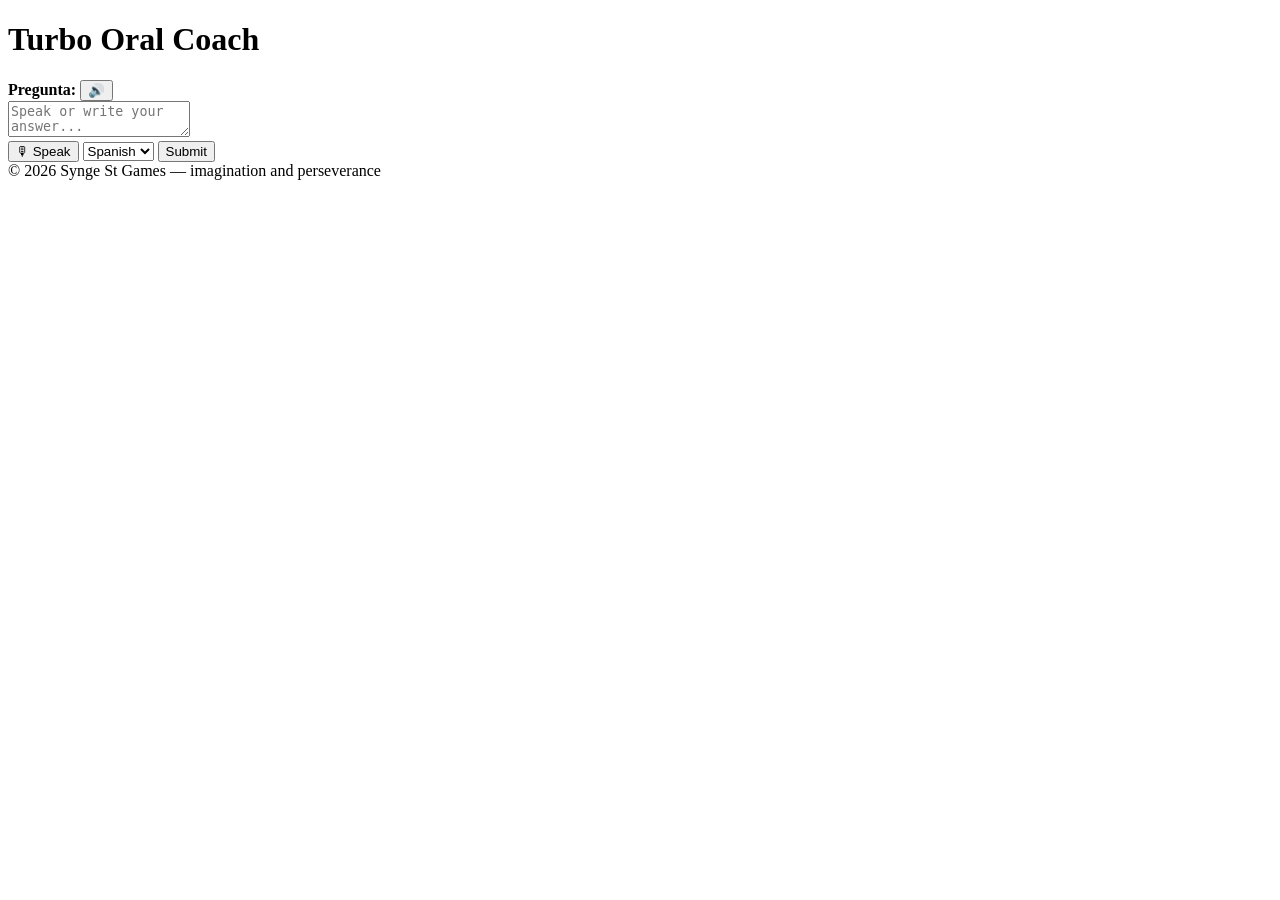
==== index.html @ bcc54759 "Create index.html" ====
<!doctype html>
<html lang="en">
<head>
<meta charset="utf-8">
<title>Turbo Oral Coach</title>
<meta name="viewport" content="width=device-width, initial-scale=1">

<link rel="stylesheet" href="./style.css">

</head>
<body>

<main class="wrap">

<h1>Turbo Oral Coach</h1>

<div class="taskBox">
<strong>Pregunta:</strong>
<span id="task"></span>
<button id="readTask" class="smallBtn">🔊</button>
</div>

<textarea id="answer" placeholder="Speak or write your answer..."></textarea>

<div class="controls">

<button id="dictateBtn" class="smallBtn">🎙 Speak</button>

<select id="lang">
<option value="es">Spanish</option>
<option value="fr">French</option>
<option value="de">German</option>
<option value="ga">Irish</option>
</select>

<button id="runBtn">Submit</button>

</div>

<section id="out" class="card hidden"></section>

</main>

<footer>
© 2026 Synge St Games — imagination and perseverance
</footer>

<script src="./ai.js"></script>
<script src="./script.js"></script>

</body>
</html>
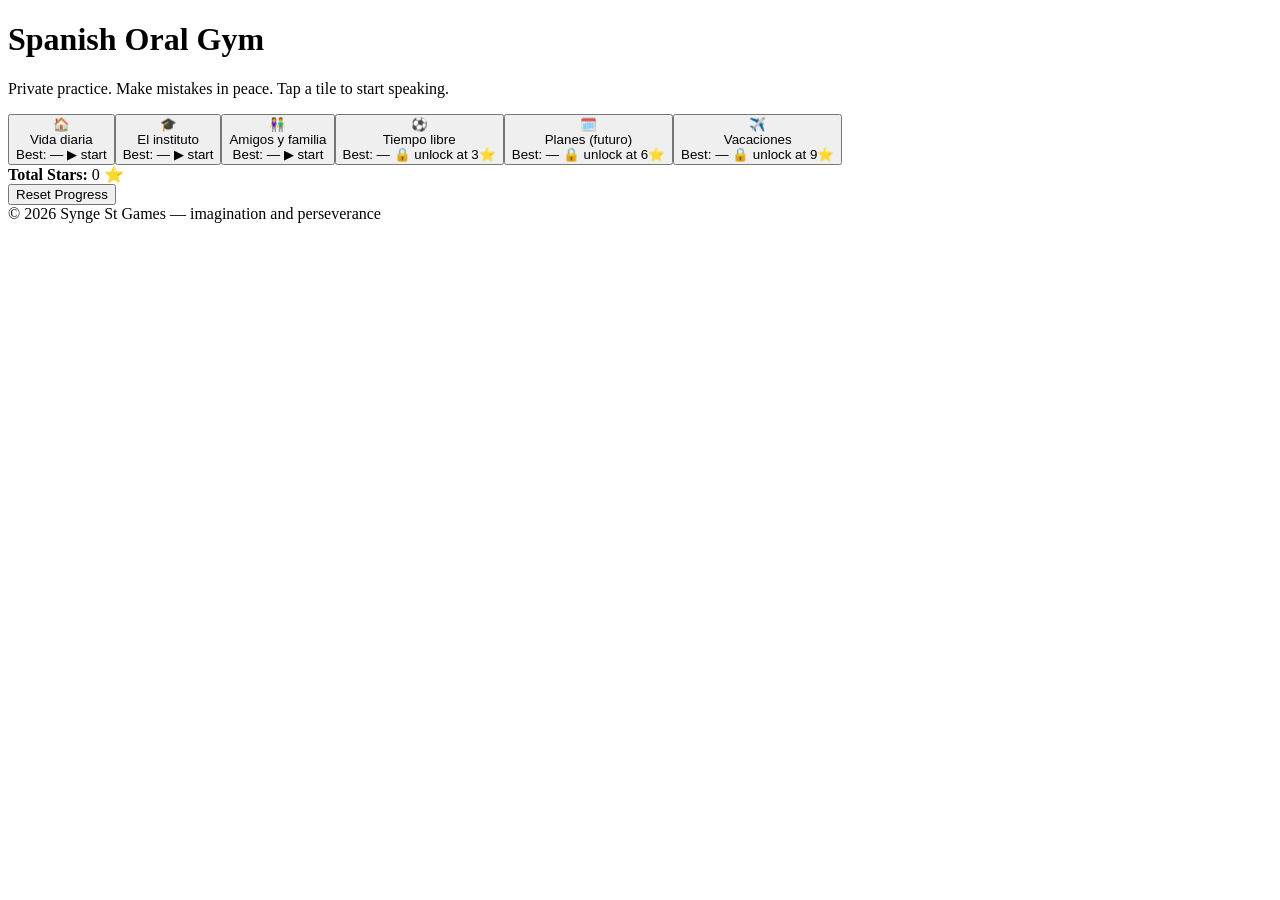
==== commit a0891ee1: "Update index.html" ====
--- a/index.html
+++ b/index.html
@@ -1,52 +1,93 @@
 <!doctype html>
 <html lang="en">
 <head>
-<meta charset="utf-8">
-<title>Turbo Oral Coach</title>
-<meta name="viewport" content="width=device-width, initial-scale=1">
-
-<link rel="stylesheet" href="./style.css">
-
+  <meta charset="utf-8" />
+  <title>Spanish Oral Gym</title>
+  <meta name="viewport" content="width=device-width, initial-scale=1" />
+  <link rel="stylesheet" href="style.css" />
 </head>
 <body>
 
 <main class="wrap">
+  <h1>Spanish Oral Gym</h1>
 
-<h1>Turbo Oral Coach</h1>
+  <p class="sub">
+    Private practice. Make mistakes in peace. Tap a tile to start speaking.
+  </p>
 
-<div class="taskBox">
-<strong>Pregunta:</strong>
-<span id="task"></span>
-<button id="readTask" class="smallBtn">🔊</button>
-</div>
+  <div id="grid" class="grid"></div>
 
-<textarea id="answer" placeholder="Speak or write your answer..."></textarea>
-
-<div class="controls">
-
-<button id="dictateBtn" class="smallBtn">🎙 Speak</button>
-
-<select id="lang">
-<option value="es">Spanish</option>
-<option value="fr">French</option>
-<option value="de">German</option>
-<option value="ga">Irish</option>
-</select>
-
-<button id="runBtn">Submit</button>
-
-</div>
-
-<section id="out" class="card hidden"></section>
-
+  <div class="dash card">
+    <div><strong>Total Stars:</strong> <span id="totalStars">0</span> ⭐</div>
+    <button id="reset" class="ghost">Reset Progress</button>
+  </div>
 </main>
 
 <footer>
-© 2026 Synge St Games — imagination and perseverance
+  © 2026 Synge St Games — imagination and perseverance
 </footer>
 
-<script src="./ai.js"></script>
-<script src="./script.js"></script>
+<script>
+  const TOPICS = [
+    { id: "daily",   icon:"🏠", title:"Vida diaria",      unlock: 0 },
+    { id: "school",  icon:"🎓", title:"El instituto",     unlock: 0 },
+    { id: "friends", icon:"👫", title:"Amigos y familia", unlock: 0 },
+    { id: "free",    icon:"⚽", title:"Tiempo libre",     unlock: 3 },
+    { id: "plans",   icon:"🗓️", title:"Planes (futuro)",  unlock: 6 },
+    { id: "hols",    icon:"✈️", title:"Vacaciones",       unlock: 9 }
+  ];
+
+  function getTotalStars(){
+    return Number(localStorage.getItem("oral_totalStars") || 0);
+  }
+  function getBestStars(topicId){
+    return Number(localStorage.getItem(`oral_bestStars_${topicId}`) || 0);
+  }
+
+  function render(){
+    const total = getTotalStars();
+    document.getElementById("totalStars").textContent = total;
+
+    const grid = document.getElementById("grid");
+    grid.innerHTML = "";
+
+    TOPICS.forEach(t => {
+      const locked = total < t.unlock;
+      const best = getBestStars(t.id);
+
+      const btn = document.createElement("button");
+      btn.className = "tile" + (locked ? " locked" : "");
+      btn.innerHTML = `
+        <div class="tileTop">
+          <div class="tileIcon">${t.icon}</div>
+          <div class="tileTitle">${t.title}</div>
+        </div>
+        <div class="tileMeta">
+          <span>Best: ${"⭐".repeat(best)}${best===0 ? "—" : ""}</span>
+          <span>${locked ? `🔒 unlock at ${t.unlock}⭐` : "▶ start"}</span>
+        </div>
+      `;
+
+      if (!locked){
+        btn.addEventListener("click", () => {
+          localStorage.setItem("oral_topic", t.id);
+          window.location.href = "play.html";
+        });
+      }
+
+      grid.appendChild(btn);
+    });
+  }
+
+  document.getElementById("reset").addEventListener("click", () => {
+    if (!confirm("Reset stars and best results?")) return;
+    localStorage.removeItem("oral_totalStars");
+    TOPICS.forEach(t => localStorage.removeItem(`oral_bestStars_${t.id}`));
+    render();
+  });
+
+  render();
+</script>
 
 </body>
 </html>
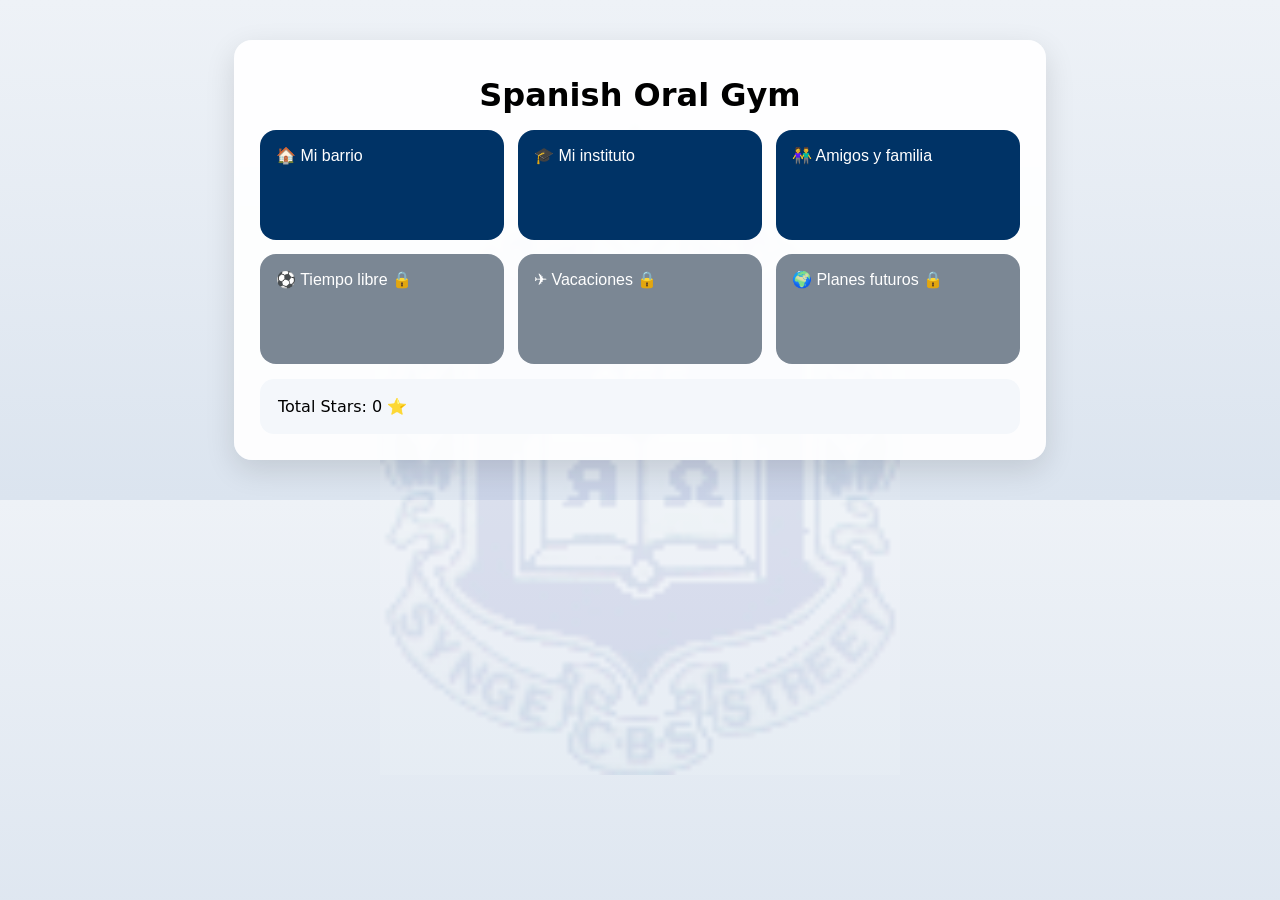
==== commit 7ba2bdaa: "Update index.html" ====
--- a/index.html
+++ b/index.html
@@ -1,92 +1,79 @@
 <!doctype html>
-<html lang="en">
+<html>
 <head>
-  <meta charset="utf-8" />
-  <title>Spanish Oral Gym</title>
-  <meta name="viewport" content="width=device-width, initial-scale=1" />
-  <link rel="stylesheet" href="style.css" />
+<meta charset="utf-8">
+<title>Spanish Oral Gym</title>
+<meta name="viewport" content="width=device-width, initial-scale=1">
+<link rel="stylesheet" href="style.css">
 </head>
+
 <body>
 
 <main class="wrap">
-  <h1>Spanish Oral Gym</h1>
 
-  <p class="sub">
-    Private practice. Make mistakes in peace. Tap a tile to start speaking.
-  </p>
+<h1>Spanish Oral Gym</h1>
 
-  <div id="grid" class="grid"></div>
+<div id="grid" class="grid"></div>
 
-  <div class="dash card">
-    <div><strong>Total Stars:</strong> <span id="totalStars">0</span> ⭐</div>
-    <button id="reset" class="ghost">Reset Progress</button>
-  </div>
+<div class="card">
+Total Stars: <span id="stars">0</span> ⭐
+</div>
+
 </main>
 
-<footer>
-  © 2026 Synge St Games — imagination and perseverance
-</footer>
+<script>
 
-<script>
-  const TOPICS = [
-    { id: "daily",   icon:"🏠", title:"Vida diaria",      unlock: 0 },
-    { id: "school",  icon:"🎓", title:"El instituto",     unlock: 0 },
-    { id: "friends", icon:"👫", title:"Amigos y familia", unlock: 0 },
-    { id: "free",    icon:"⚽", title:"Tiempo libre",     unlock: 3 },
-    { id: "plans",   icon:"🗓️", title:"Planes (futuro)",  unlock: 6 },
-    { id: "hols",    icon:"✈️", title:"Vacaciones",       unlock: 9 }
-  ];
+const THEMES = [
+{ id:"barrio", title:"🏠 Mi barrio", unlock:0 },
+{ id:"instituto", title:"🎓 Mi instituto", unlock:0 },
+{ id:"amigos", title:"👫 Amigos y familia", unlock:0 },
+{ id:"tiempo", title:"⚽ Tiempo libre", unlock:2 },
+{ id:"vacaciones", title:"✈ Vacaciones", unlock:4 },
+{ id:"futuro", title:"🌍 Planes futuros", unlock:6 }
+];
 
-  function getTotalStars(){
-    return Number(localStorage.getItem("oral_totalStars") || 0);
-  }
-  function getBestStars(topicId){
-    return Number(localStorage.getItem(`oral_bestStars_${topicId}`) || 0);
-  }
+function getStars(){
+return Number(localStorage.getItem("stars")||0);
+}
 
-  function render(){
-    const total = getTotalStars();
-    document.getElementById("totalStars").textContent = total;
+function render(){
 
-    const grid = document.getElementById("grid");
-    grid.innerHTML = "";
+const grid=document.getElementById("grid");
+const stars=getStars();
 
-    TOPICS.forEach(t => {
-      const locked = total < t.unlock;
-      const best = getBestStars(t.id);
+document.getElementById("stars").innerText=stars;
 
-      const btn = document.createElement("button");
-      btn.className = "tile" + (locked ? " locked" : "");
-      btn.innerHTML = `
-        <div class="tileTop">
-          <div class="tileIcon">${t.icon}</div>
-          <div class="tileTitle">${t.title}</div>
-        </div>
-        <div class="tileMeta">
-          <span>Best: ${"⭐".repeat(best)}${best===0 ? "—" : ""}</span>
-          <span>${locked ? `🔒 unlock at ${t.unlock}⭐` : "▶ start"}</span>
-        </div>
-      `;
+grid.innerHTML="";
 
-      if (!locked){
-        btn.addEventListener("click", () => {
-          localStorage.setItem("oral_topic", t.id);
-          window.location.href = "play.html";
-        });
-      }
+THEMES.forEach(t=>{
 
-      grid.appendChild(btn);
-    });
-  }
+const locked=stars<t.unlock;
 
-  document.getElementById("reset").addEventListener("click", () => {
-    if (!confirm("Reset stars and best results?")) return;
-    localStorage.removeItem("oral_totalStars");
-    TOPICS.forEach(t => localStorage.removeItem(`oral_bestStars_${t.id}`));
-    render();
-  });
+const btn=document.createElement("button");
 
-  render();
+btn.className="tile"+(locked?" locked":"");
+
+btn.innerText=t.title+(locked?" 🔒":"");
+
+if(!locked){
+
+btn.onclick=()=>{
+
+localStorage.setItem("theme",t.id);
+window.location="play.html";
+
+};
+
+}
+
+grid.appendChild(btn);
+
+});
+
+}
+
+render();
+
 </script>
 
 </body>
--- a/style.css
+++ b/style.css
@@ -0,0 +1,188 @@
+body{
+  margin:0;
+  font-family: system-ui, -apple-system, Segoe UI, Roboto, sans-serif;
+  background: linear-gradient(#eef2f7,#dbe4ef);
+  position:relative;
+}
+
+body::before{
+  content:"";
+  position:fixed;
+  inset:0;
+  background:url("crest.png") center center no-repeat;
+  background-size:520px;
+  opacity:0.10;
+  pointer-events:none;
+  z-index:0;
+}
+
+.wrap{
+  position:relative;
+  z-index:1;
+  width:min(760px, 92vw);
+  margin:40px auto;
+  padding:26px;
+  background:rgba(255,255,255,0.92);
+  border-radius:18px;
+  box-shadow:0 10px 30px rgba(0,0,0,0.12);
+  backdrop-filter: blur(2px);
+}
+
+h1{
+  text-align:center;
+  margin:10px 0 16px;
+}
+
+.sub{
+  text-align:center;
+  margin:0 0 18px;
+  color:#223;
+  opacity:0.85;
+}
+
+.topBar{
+  display:flex;
+  align-items:center;
+  justify-content:space-between;
+  gap:12px;
+  margin-bottom:8px;
+}
+
+.pill{
+  padding:8px 12px;
+  border-radius:999px;
+  background:#e9f0ff;
+  color:#003366;
+  font-weight:600;
+  font-size:0.95rem;
+}
+
+.taskBox{
+  display:flex;
+  align-items:center;
+  justify-content:space-between;
+  gap:10px;
+  margin:14px 0 12px;
+}
+
+#task{
+  flex:1;
+  margin-left:10px;
+  font-weight:600;
+}
+
+textarea{
+  width:100%;
+  min-height:140px;
+  padding:15px;
+  font-size:1rem;
+  border-radius:14px;
+  border:1px solid #cbd5e1;
+  margin-bottom:14px;
+  resize:vertical;
+}
+
+.controls{
+  display:flex;
+  gap:10px;
+  margin-bottom:15px;
+  flex-wrap:wrap;
+}
+
+button{
+  padding:12px 16px;
+  border-radius:20px;
+  border:none;
+  font-size:1rem;
+  cursor:pointer;
+  background:#003366;
+  color:white;
+}
+
+button:hover{ background:#0052a3; }
+
+.smallBtn{
+  padding:8px 12px;
+  font-size:0.95rem;
+  background:#566;
+}
+
+.ghost{
+  background:#ffffff;
+  color:#003366;
+  border:1px solid #cbd5e1;
+}
+
+.ghost:hover{
+  background:#f2f6ff;
+}
+
+.card{
+  padding:18px;
+  border-radius:14px;
+  background:#f4f7fb;
+  margin-top:15px;
+}
+
+.hidden{ display:none; }
+
+.grid{
+  display:grid;
+  grid-template-columns: repeat(2, minmax(0, 1fr));
+  gap:14px;
+}
+
+@media (min-width: 720px){
+  .grid{ grid-template-columns: repeat(3, minmax(0, 1fr)); }
+}
+
+.tile{
+  text-align:left;
+  padding:16px;
+  border-radius:16px;
+  background:#003366;
+  color:white;
+  min-height:110px;
+  display:flex;
+  flex-direction:column;
+  justify-content:space-between;
+}
+
+.tile:hover{ background:#0052a3; }
+
+.tile.locked{
+  background:#7b8794;
+  cursor:not-allowed;
+}
+
+.tileTop{
+  display:flex;
+  align-items:center;
+  gap:10px;
+}
+
+.tileIcon{
+  font-size:1.5rem;
+}
+
+.tileTitle{
+  font-weight:800;
+  line-height:1.1;
+}
+
+.tileMeta{
+  display:flex;
+  align-items:center;
+  justify-content:space-between;
+  font-size:0.9rem;
+  opacity:0.95;
+  margin-top:12px;
+}
+
+footer{
+  text-align:center;
+  padding:18px 10px 28px;
+  font-size:0.85rem;
+  color:#223;
+  opacity:0.85;
+}
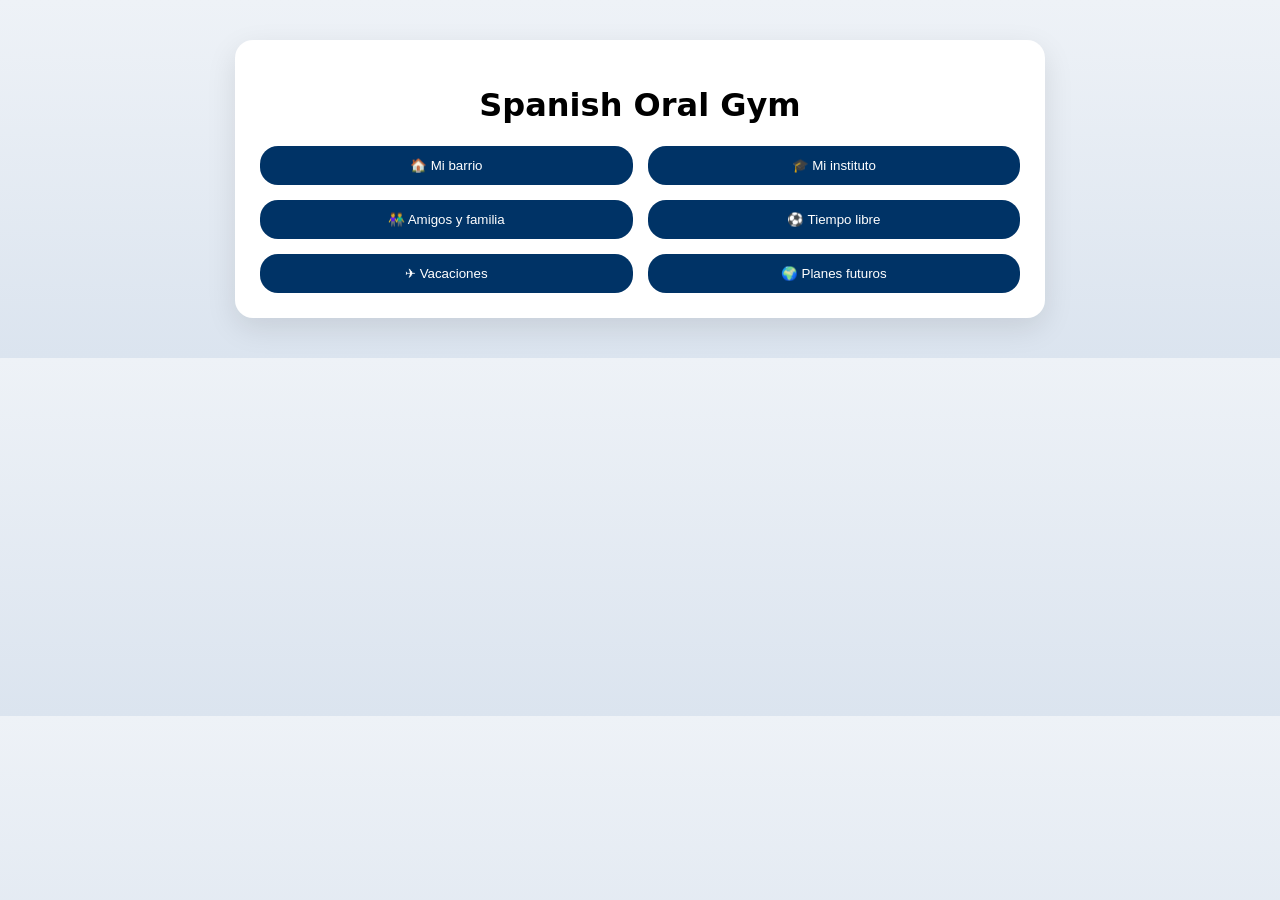
==== commit a11edb56: "Update index.html" ====
--- a/index.html
+++ b/index.html
@@ -3,7 +3,6 @@
 <head>
 <meta charset="utf-8">
 <title>Spanish Oral Gym</title>
-<meta name="viewport" content="width=device-width, initial-scale=1">
 <link rel="stylesheet" href="style.css">
 </head>
 
@@ -13,66 +12,27 @@
 
 <h1>Spanish Oral Gym</h1>
 
-<div id="grid" class="grid"></div>
+<div class="grid">
 
-<div class="card">
-Total Stars: <span id="stars">0</span> ⭐
+<button onclick="chooseTheme('barrio')">🏠 Mi barrio</button>
+<button onclick="chooseTheme('instituto')">🎓 Mi instituto</button>
+<button onclick="chooseTheme('amigos')">👫 Amigos y familia</button>
+<button onclick="chooseTheme('tiempo')">⚽ Tiempo libre</button>
+<button onclick="chooseTheme('vacaciones')">✈ Vacaciones</button>
+<button onclick="chooseTheme('futuro')">🌍 Planes futuros</button>
+
 </div>
 
 </main>
 
 <script>
 
-const THEMES = [
-{ id:"barrio", title:"🏠 Mi barrio", unlock:0 },
-{ id:"instituto", title:"🎓 Mi instituto", unlock:0 },
-{ id:"amigos", title:"👫 Amigos y familia", unlock:0 },
-{ id:"tiempo", title:"⚽ Tiempo libre", unlock:2 },
-{ id:"vacaciones", title:"✈ Vacaciones", unlock:4 },
-{ id:"futuro", title:"🌍 Planes futuros", unlock:6 }
-];
+function chooseTheme(t){
 
-function getStars(){
-return Number(localStorage.getItem("stars")||0);
-}
-
-function render(){
-
-const grid=document.getElementById("grid");
-const stars=getStars();
-
-document.getElementById("stars").innerText=stars;
-
-grid.innerHTML="";
-
-THEMES.forEach(t=>{
-
-const locked=stars<t.unlock;
-
-const btn=document.createElement("button");
-
-btn.className="tile"+(locked?" locked":"");
-
-btn.innerText=t.title+(locked?" 🔒":"");
-
-if(!locked){
-
-btn.onclick=()=>{
-
-localStorage.setItem("theme",t.id);
-window.location="play.html";
-
-};
+localStorage.setItem("theme",t);
+location.href="tense.html";
 
 }
-
-grid.appendChild(btn);
-
-});
-
-}
-
-render();
 
 </script>
 
--- a/style.css
+++ b/style.css
@@ -1,188 +1,80 @@
 body{
-  margin:0;
-  font-family: system-ui, -apple-system, Segoe UI, Roboto, sans-serif;
-  background: linear-gradient(#eef2f7,#dbe4ef);
-  position:relative;
-}
-
-body::before{
-  content:"";
-  position:fixed;
-  inset:0;
-  background:url("crest.png") center center no-repeat;
-  background-size:520px;
-  opacity:0.10;
-  pointer-events:none;
-  z-index:0;
+margin:0;
+font-family:system-ui;
+background:linear-gradient(#eef2f7,#dbe4ef);
 }
 
 .wrap{
-  position:relative;
-  z-index:1;
-  width:min(760px, 92vw);
-  margin:40px auto;
-  padding:26px;
-  background:rgba(255,255,255,0.92);
-  border-radius:18px;
-  box-shadow:0 10px 30px rgba(0,0,0,0.12);
-  backdrop-filter: blur(2px);
+max-width:760px;
+margin:40px auto;
+padding:25px;
+background:white;
+border-radius:18px;
+box-shadow:0 10px 30px rgba(0,0,0,0.1);
 }
 
 h1{
-  text-align:center;
-  margin:10px 0 16px;
+text-align:center;
 }
 
-.sub{
-  text-align:center;
-  margin:0 0 18px;
-  color:#223;
-  opacity:0.85;
+.grid{
+display:grid;
+grid-template-columns:repeat(2,1fr);
+gap:15px;
 }
 
-.topBar{
-  display:flex;
-  align-items:center;
-  justify-content:space-between;
-  gap:12px;
-  margin-bottom:8px;
+.tile{
+padding:25px;
+border-radius:16px;
+background:#003366;
+color:white;
+font-size:1.2rem;
+cursor:pointer;
 }
 
-.pill{
-  padding:8px 12px;
-  border-radius:999px;
-  background:#e9f0ff;
-  color:#003366;
-  font-weight:600;
-  font-size:0.95rem;
+.tile:hover{
+background:#0052a3;
 }
 
-.taskBox{
-  display:flex;
-  align-items:center;
-  justify-content:space-between;
-  gap:10px;
-  margin:14px 0 12px;
-}
-
-#task{
-  flex:1;
-  margin-left:10px;
-  font-weight:600;
+.locked{
+background:#777;
+cursor:not-allowed;
 }
 
 textarea{
-  width:100%;
-  min-height:140px;
-  padding:15px;
-  font-size:1rem;
-  border-radius:14px;
-  border:1px solid #cbd5e1;
-  margin-bottom:14px;
-  resize:vertical;
+width:100%;
+min-height:140px;
+margin-top:10px;
+padding:12px;
+font-size:1rem;
 }
 
 .controls{
-  display:flex;
-  gap:10px;
-  margin-bottom:15px;
-  flex-wrap:wrap;
+margin-top:10px;
+display:flex;
+gap:10px;
 }
 
 button{
-  padding:12px 16px;
-  border-radius:20px;
-  border:none;
-  font-size:1rem;
-  cursor:pointer;
-  background:#003366;
-  color:white;
+padding:12px 16px;
+border:none;
+border-radius:18px;
+background:#003366;
+color:white;
+cursor:pointer;
 }
 
-button:hover{ background:#0052a3; }
-
-.smallBtn{
-  padding:8px 12px;
-  font-size:0.95rem;
-  background:#566;
-}
-
-.ghost{
-  background:#ffffff;
-  color:#003366;
-  border:1px solid #cbd5e1;
-}
-
-.ghost:hover{
-  background:#f2f6ff;
+button:hover{
+background:#0052a3;
 }
 
 .card{
-  padding:18px;
-  border-radius:14px;
-  background:#f4f7fb;
-  margin-top:15px;
+margin-top:15px;
+padding:15px;
+background:#f4f7fb;
+border-radius:12px;
 }
 
-.hidden{ display:none; }
-
-.grid{
-  display:grid;
-  grid-template-columns: repeat(2, minmax(0, 1fr));
-  gap:14px;
+.hidden{
+display:none;
 }
-
-@media (min-width: 720px){
-  .grid{ grid-template-columns: repeat(3, minmax(0, 1fr)); }
-}
-
-.tile{
-  text-align:left;
-  padding:16px;
-  border-radius:16px;
-  background:#003366;
-  color:white;
-  min-height:110px;
-  display:flex;
-  flex-direction:column;
-  justify-content:space-between;
-}
-
-.tile:hover{ background:#0052a3; }
-
-.tile.locked{
-  background:#7b8794;
-  cursor:not-allowed;
-}
-
-.tileTop{
-  display:flex;
-  align-items:center;
-  gap:10px;
-}
-
-.tileIcon{
-  font-size:1.5rem;
-}
-
-.tileTitle{
-  font-weight:800;
-  line-height:1.1;
-}
-
-.tileMeta{
-  display:flex;
-  align-items:center;
-  justify-content:space-between;
-  font-size:0.9rem;
-  opacity:0.95;
-  margin-top:12px;
-}
-
-footer{
-  text-align:center;
-  padding:18px 10px 28px;
-  font-size:0.85rem;
-  color:#223;
-  opacity:0.85;
-}
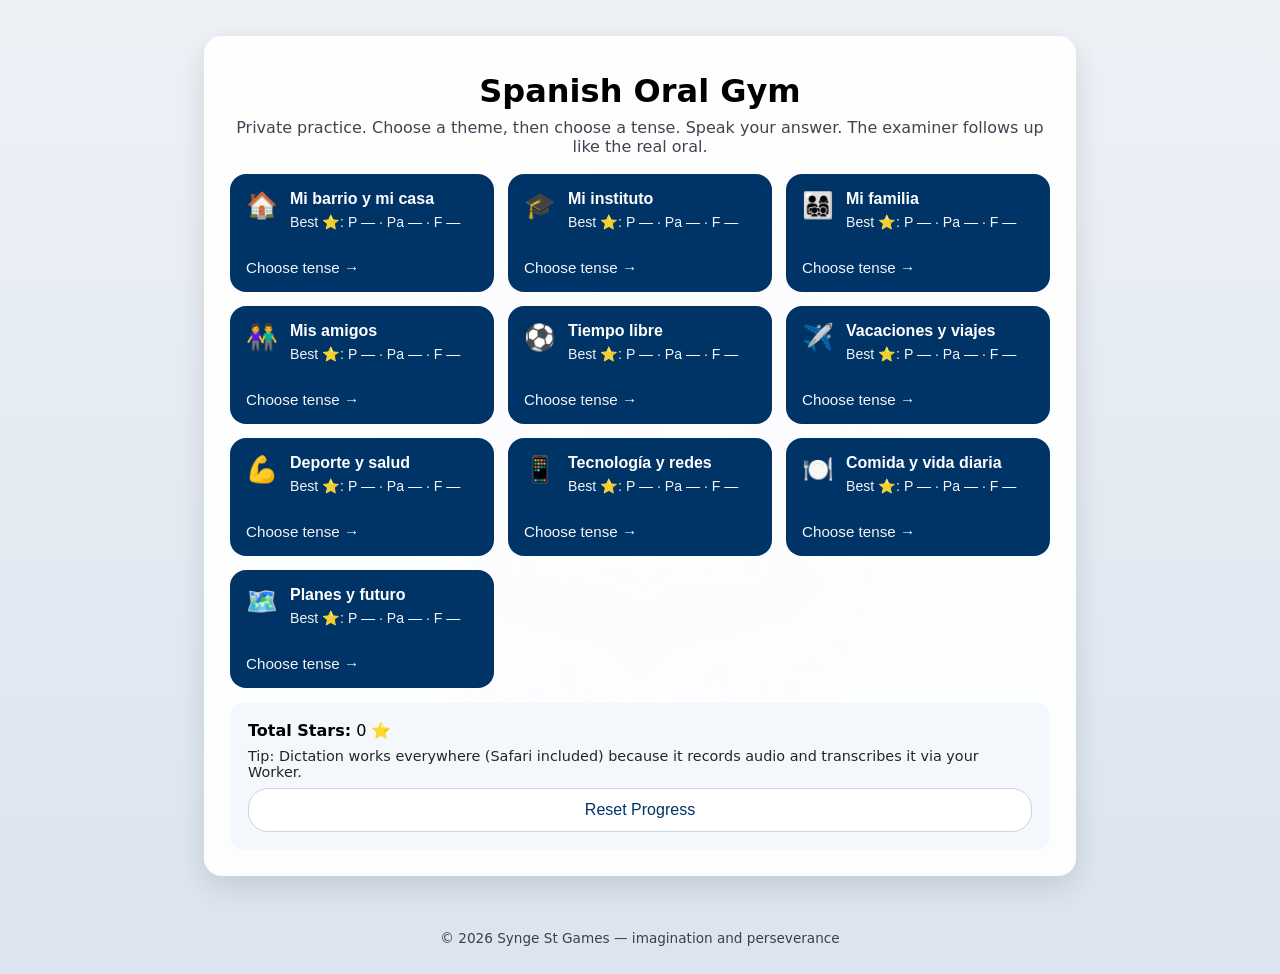
==== commit 094bbd16: "Add files via upload" ====
--- a/index.html
+++ b/index.html
@@ -1,39 +1,87 @@
 <!doctype html>
-<html>
+<html lang="en">
 <head>
-<meta charset="utf-8">
-<title>Spanish Oral Gym</title>
-<link rel="stylesheet" href="style.css">
+  <meta charset="utf-8" />
+  <title>Spanish Oral Gym</title>
+  <meta name="viewport" content="width=device-width, initial-scale=1" />
+  <link rel="stylesheet" href="style.css" />
 </head>
-
 <body>
 
 <main class="wrap">
+  <h1>Spanish Oral Gym</h1>
+  <p class="sub">Private practice. Choose a theme, then choose a tense. Speak your answer. The examiner follows up like the real oral.</p>
 
-<h1>Spanish Oral Gym</h1>
+  <div class="grid" id="grid"></div>
 
-<div class="grid">
-
-<button onclick="chooseTheme('barrio')">🏠 Mi barrio</button>
-<button onclick="chooseTheme('instituto')">🎓 Mi instituto</button>
-<button onclick="chooseTheme('amigos')">👫 Amigos y familia</button>
-<button onclick="chooseTheme('tiempo')">⚽ Tiempo libre</button>
-<button onclick="chooseTheme('vacaciones')">✈ Vacaciones</button>
-<button onclick="chooseTheme('futuro')">🌍 Planes futuros</button>
-
-</div>
-
+  <div class="card dash">
+    <div><strong>Total Stars:</strong> <span id="totalStars">0</span> ⭐</div>
+    <div class="tiny">Tip: Dictation works everywhere (Safari included) because it records audio and transcribes it via your Worker.</div>
+    <button id="reset" class="ghost">Reset Progress</button>
+  </div>
 </main>
 
+<footer>© 2026 Synge St Games — imagination and perseverance</footer>
+
 <script>
+  const THEMES = [
+    { id:"barrio",      icon:"🏠", title:"Mi barrio y mi casa" },
+    { id:"instituto",   icon:"🎓", title:"Mi instituto" },
+    { id:"familia",     icon:"👨‍👩‍👧‍👦", title:"Mi familia" },
+    { id:"amigos",      icon:"👫", title:"Mis amigos" },
+    { id:"tiempo",      icon:"⚽", title:"Tiempo libre" },
+    { id:"vacaciones",  icon:"✈️", title:"Vacaciones y viajes" },
+    { id:"salud",       icon:"💪", title:"Deporte y salud" },
+    { id:"tecnologia",  icon:"📱", title:"Tecnología y redes" },
+    { id:"comida",      icon:"🍽️", title:"Comida y vida diaria" },
+    { id:"futuro",      icon:"🗺️", title:"Planes y futuro" }
+  ];
 
-function chooseTheme(t){
+  const totalStarsKey = "oral_totalStars";
 
-localStorage.setItem("theme",t);
-location.href="tense.html";
+  function getTotalStars(){ return Number(localStorage.getItem(totalStarsKey) || 0); }
+  function getBest(theme, tense){ return Number(localStorage.getItem(`oral_best_${theme}_${tense}`) || 0); }
 
-}
+  function render(){
+    const grid = document.getElementById("grid");
+    grid.innerHTML = "";
+    document.getElementById("totalStars").textContent = getTotalStars();
 
+    THEMES.forEach(t=>{
+      const btn = document.createElement("button");
+      btn.className = "tile";
+      btn.innerHTML = `
+        <div class="tileTop">
+          <div class="tileIcon">${t.icon}</div>
+          <div>
+            <div class="tileTitle">${t.title}</div>
+            <div class="tileMeta">
+              <span>Best ⭐: P ${"⭐".repeat(getBest(t.id,"present")) || "—"} · Pa ${"⭐".repeat(getBest(t.id,"past")) || "—"} · F ${"⭐".repeat(getBest(t.id,"future")) || "—"}</span>
+            </div>
+          </div>
+        </div>
+        <div class="tileCTA">Choose tense →</div>
+      `;
+      btn.addEventListener("click", ()=>{
+        localStorage.setItem("oral_theme", t.id);
+        window.location.href = "tense.html";
+      });
+      grid.appendChild(btn);
+    });
+  }
+
+  document.getElementById("reset").addEventListener("click", ()=>{
+    if(!confirm("Reset all stars and best scores on this device?")) return;
+    localStorage.removeItem(totalStarsKey);
+    // Remove per-theme/tense best keys
+    Object.keys(localStorage).forEach(k=>{
+      if(k.startsWith("oral_best_")) localStorage.removeItem(k);
+      if(k.startsWith("oral_last_")) localStorage.removeItem(k);
+    });
+    render();
+  });
+
+  render();
 </script>
 
 </body>
--- a/style.css
+++ b/style.css
@@ -1,80 +1,179 @@
 body{
-margin:0;
-font-family:system-ui;
-background:linear-gradient(#eef2f7,#dbe4ef);
+  margin:0;
+  font-family: system-ui, -apple-system, Segoe UI, Roboto, sans-serif;
+  background: linear-gradient(#eef2f7,#dbe4ef);
+  position:relative;
+}
+
+body::before{
+  content:"";
+  position:fixed;
+  inset:0;
+  background:url("crest.png") center center no-repeat;
+  background-size:520px;
+  opacity:0.10;
+  pointer-events:none;
+  z-index:0;
 }
 
 .wrap{
-max-width:760px;
-margin:40px auto;
-padding:25px;
-background:white;
-border-radius:18px;
-box-shadow:0 10px 30px rgba(0,0,0,0.1);
+  position:relative;
+  z-index:1;
+  width:min(820px, 92vw);
+  margin:36px auto;
+  padding:26px;
+  background:rgba(255,255,255,0.92);
+  border-radius:18px;
+  box-shadow:0 10px 30px rgba(0,0,0,0.12);
+  backdrop-filter: blur(2px);
 }
 
-h1{
-text-align:center;
+h1{ text-align:center; margin:10px 0 8px; }
+
+.sub{
+  text-align:center;
+  margin:0 0 18px;
+  color:#223;
+  opacity:0.85;
 }
 
+footer{
+  text-align:center;
+  padding:18px 10px 28px;
+  font-size:0.85rem;
+  color:#223;
+  opacity:0.85;
+}
+
+.topBar{
+  display:flex;
+  align-items:center;
+  justify-content:space-between;
+  gap:12px;
+  margin-bottom:8px;
+}
+
+.pill{
+  padding:8px 12px;
+  border-radius:999px;
+  background:#e9f0ff;
+  color:#003366;
+  font-weight:700;
+  font-size:0.95rem;
+}
+
+.taskBox{
+  display:flex;
+  align-items:center;
+  justify-content:space-between;
+  gap:10px;
+  margin:14px 0 12px;
+}
+
+#question{
+  flex:1;
+  margin-left:10px;
+  font-weight:700;
+}
+
+textarea{
+  width:100%;
+  min-height:140px;
+  padding:15px;
+  font-size:1rem;
+  border-radius:14px;
+  border:1px solid #cbd5e1;
+  margin-bottom:14px;
+  resize:vertical;
+}
+
+.controls{
+  display:flex;
+  gap:10px;
+  margin-bottom:15px;
+  flex-wrap:wrap;
+}
+
+button{
+  padding:12px 16px;
+  border-radius:20px;
+  border:none;
+  font-size:1rem;
+  cursor:pointer;
+  background:#003366;
+  color:white;
+}
+
+button:hover{ background:#0052a3; }
+
+.smallBtn{ padding:8px 12px; font-size:0.95rem; background:#566; }
+.ghost{ background:#ffffff; color:#003366; border:1px solid #cbd5e1; }
+.ghost:hover{ background:#f2f6ff; }
+
+.card{
+  padding:18px;
+  border-radius:14px;
+  background:#f4f7fb;
+  margin-top:15px;
+}
+
+.hidden{ display:none; }
+
 .grid{
-display:grid;
-grid-template-columns:repeat(2,1fr);
-gap:15px;
+  display:grid;
+  grid-template-columns: repeat(2, minmax(0, 1fr));
+  gap:14px;
+}
+
+@media (min-width: 760px){
+  .grid{ grid-template-columns: repeat(3, minmax(0, 1fr)); }
+}
+
+.grid3{
+  display:grid;
+  grid-template-columns: repeat(1, minmax(0, 1fr));
+  gap:14px;
+}
+@media (min-width: 760px){
+  .grid3{ grid-template-columns: repeat(3, minmax(0, 1fr)); }
 }
 
 .tile{
-padding:25px;
-border-radius:16px;
-background:#003366;
-color:white;
-font-size:1.2rem;
-cursor:pointer;
+  text-align:left;
+  padding:16px;
+  border-radius:16px;
+  background:#003366;
+  color:white;
+  min-height:118px;
+  display:flex;
+  flex-direction:column;
+  justify-content:space-between;
 }
 
-.tile:hover{
-background:#0052a3;
+.tile:hover{ background:#0052a3; }
+
+.tileTop{
+  display:flex;
+  align-items:flex-start;
+  gap:12px;
 }
 
-.locked{
-background:#777;
-cursor:not-allowed;
+.tileIcon{ font-size:1.6rem; }
+.tileTitle{ font-weight:900; line-height:1.1; }
+.tileMeta{ font-size:0.88rem; opacity:0.95; margin-top:6px; }
+.tileCTA{ margin-top:12px; font-size:0.95rem; opacity:0.95; }
+
+.tileSmall{
+  text-align:center;
+  padding:18px;
+  border-radius:16px;
+  background:#003366;
+  color:white;
+  min-height:96px;
+  font-weight:900;
+  line-height:1.2;
 }
+.tileSmall:hover{ background:#0052a3; }
 
-textarea{
-width:100%;
-min-height:140px;
-margin-top:10px;
-padding:12px;
-font-size:1rem;
-}
-
-.controls{
-margin-top:10px;
-display:flex;
-gap:10px;
-}
-
-button{
-padding:12px 16px;
-border:none;
-border-radius:18px;
-background:#003366;
-color:white;
-cursor:pointer;
-}
-
-button:hover{
-background:#0052a3;
-}
-
-.card{
-margin-top:15px;
-padding:15px;
-background:#f4f7fb;
-border-radius:12px;
-}
-
-.hidden{
-display:none;
-}
+.tiny{ font-size:0.9rem; opacity:0.85; }
+.dash{ display:flex; flex-direction:column; gap:8px; }
